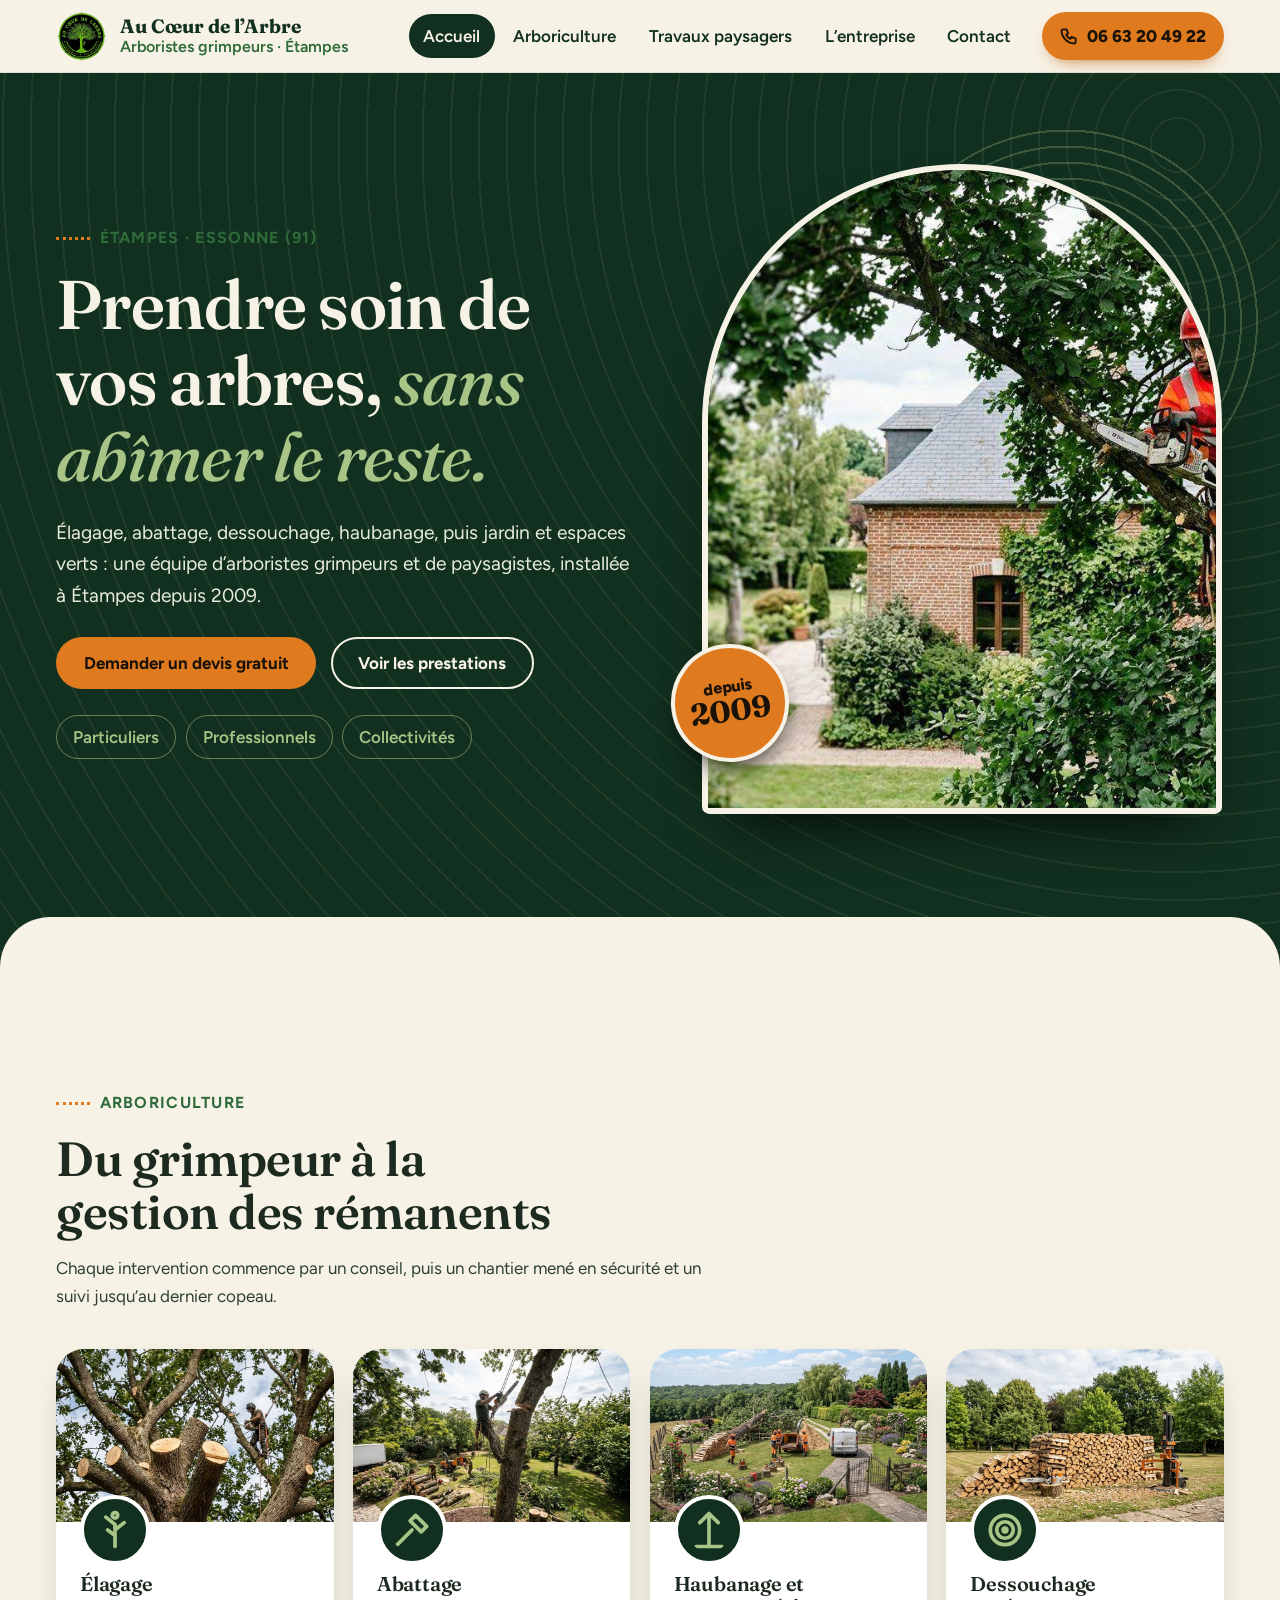
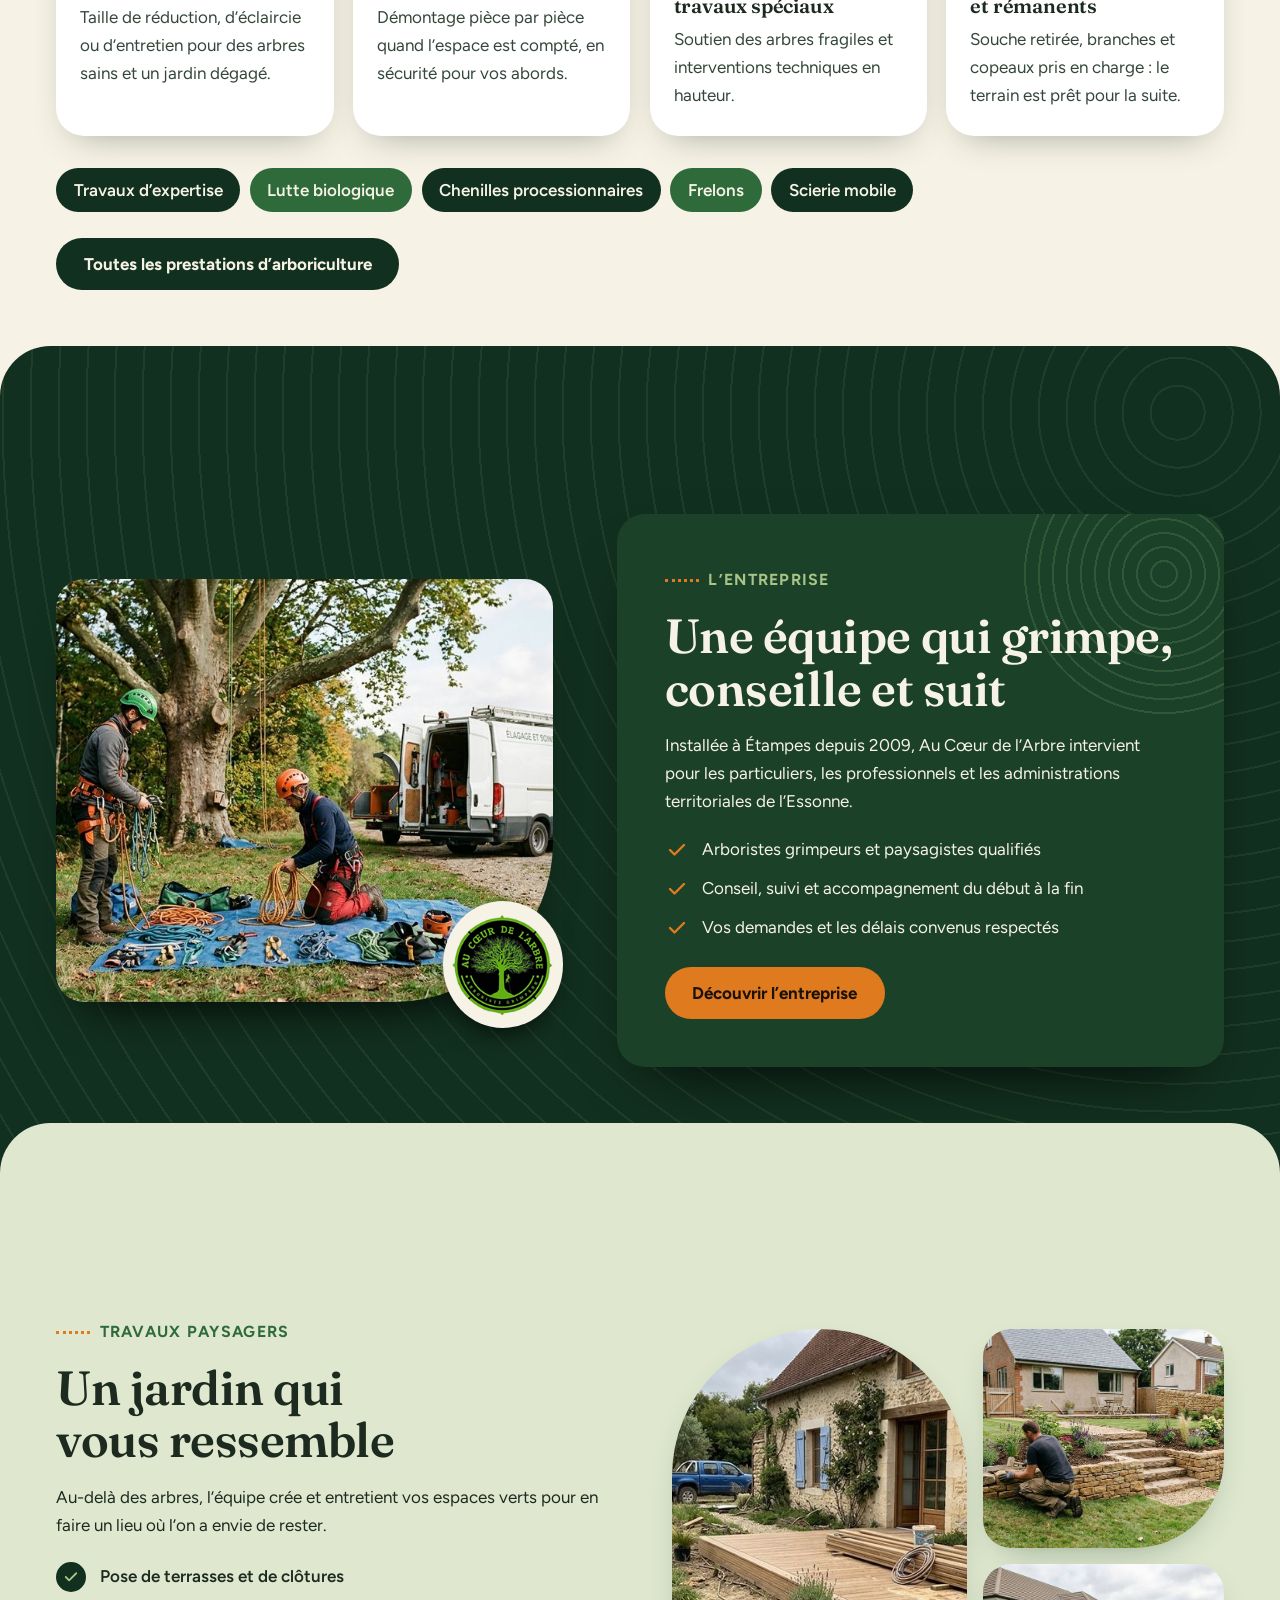
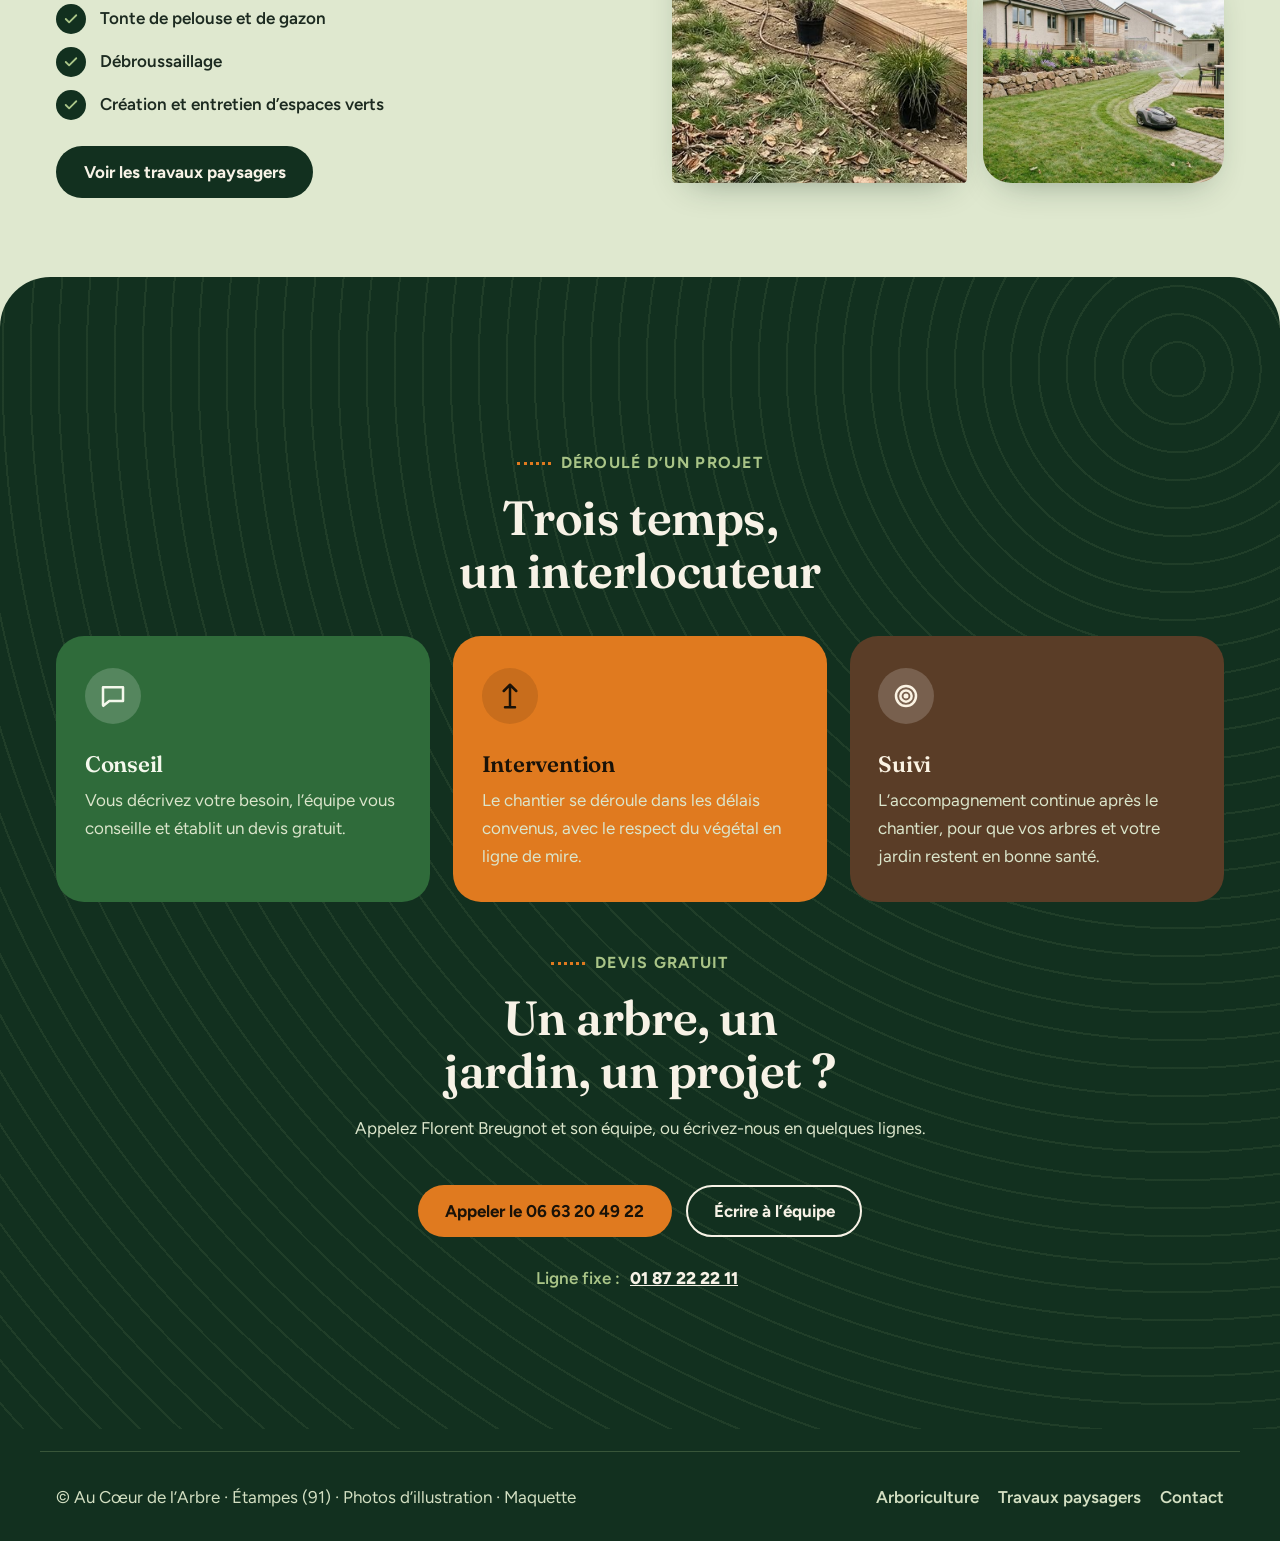
==== index.html @ 1b756bca "Accueil, CSS, JS, images, outils de test Co-Authored-By: Claude Sonnet 5.5 <noreply@anthropic.com> C" ====
<!doctype html>
<html lang="fr">
<head>
<meta charset="utf-8">
<meta name="viewport" content="width=device-width,initial-scale=1">
<title>Au Cœur de l’Arbre, arboristes et paysagistes à Étampes</title>
<meta name="description" content="Au Cœur de l’Arbre à Étampes (91) : élagage, abattage, dessouchage, haubanage et travaux paysagers pour particuliers, professionnels et collectivités. Devis gratuit.">
<meta name="robots" content="noindex, nofollow">
<link rel="icon" type="image/png" href="images/logo.png">
<link rel="preconnect" href="https://fonts.googleapis.com">
<link rel="preconnect" href="https://fonts.gstatic.com" crossorigin>
<link rel="stylesheet" href="https://fonts.googleapis.com/css2?family=Fraunces:ital,opsz,wght@0,9..144,500;0,9..144,600;1,9..144,500&family=Figtree:wght@400;600;700;800&display=swap">
<link rel="stylesheet" href="css/style.css">
</head>
<body>
<header class="hdr">
  <div class="wrap">
    <a class="brand" href="https://webaunet.github.io/au-coeur-de-l-arbre/" aria-label="Au Cœur de l’Arbre, accueil">
      <img src="images/logo.png" width="52" height="55" alt="Logo Au Cœur de l’Arbre, arboriste grimpeur">
      <span><b>Au Cœur de l’Arbre</b><small>Arboristes grimpeurs · Étampes</small></span>
    </a>
    <nav class="nav" id="nav" aria-label="Navigation principale">
      <a href="index.html" aria-current="page">Accueil</a>
      <a href="arboriculture.html">Arboriculture</a>
      <a href="paysage.html">Travaux paysagers</a>
      <a href="entreprise.html">L’entreprise</a>
      <a href="contact.html">Contact</a>
    </nav>
    <a class="call" href="tel:+33663204922" aria-label="Appeler le 06 63 20 49 22">
      <svg viewBox="0 0 24 24" fill="none" stroke="currentColor" stroke-width="2.2" stroke-linecap="round" stroke-linejoin="round" aria-hidden="true"><path d="M5 4h4l2 5-2.5 1.5a11 11 0 0 0 5 5L15 13l5 2v4a2 2 0 0 1-2 2A16 16 0 0 1 3 6a2 2 0 0 1 2-2z"/></svg>
      <span>06 63 20 49 22</span>
    </a>
    <button class="burger" type="button" aria-expanded="false" aria-controls="nav" aria-label="Ouvrir le menu"><span></span></button>
  </div>
</header>

<main>
<section class="sec hero rings" aria-labelledby="h1">
  <div class="wrap">
    <div>
      <span class="eyebrow">Étampes · Essonne (91)</span>
      <h1 id="h1">Prendre soin de vos arbres, <em>sans abîmer le reste.</em></h1>
      <p class="lead">Élagage, abattage, dessouchage, haubanage, puis jardin et espaces verts : une équipe d’arboristes grimpeurs et de paysagistes, installée à Étampes depuis 2009.</p>
      <div class="actions">
        <a class="btn btn-rope" href="contact.html">Demander un devis gratuit</a>
        <a class="btn btn-line" href="arboriculture.html">Voir les prestations</a>
      </div>
      <ul class="facts" aria-label="Repères">
        <li>Particuliers</li><li>Professionnels</li><li>Collectivités</li>
      </ul>
    </div>
    <div class="hero-art">
      <div class="arch"><img src="images/hero-chene.jpg" width="1376" height="768" alt="Arboriste grimpeur travaillant dans la ramure d’un grand chêne (image d’illustration)"></div>
      <div class="medal" aria-label="Installée depuis 2009"><span>depuis<b>2009</b></span></div>
    </div>
  </div>
</section>

<section class="sec s-cream" id="arboriculture" aria-labelledby="h-arbo">
  <div class="wrap">
    <div class="head">
      <span class="eyebrow">Arboriculture</span>
      <h2 id="h-arbo">Du grimpeur à la gestion des rémanents</h2>
      <p>Chaque intervention commence par un conseil, puis un chantier mené en sécurité et un suivi jusqu’au dernier copeau.</p>
    </div>
    <div class="grid4">
      <article class="svc">
        <img src="images/etetage.jpg" width="1000" height="545" alt="Taille de réduction d’un arbre étêté (image d’illustration)" loading="lazy">
        <div>
          <svg viewBox="0 0 24 24" fill="none" stroke="currentColor" stroke-width="2" stroke-linecap="round" stroke-linejoin="round" aria-hidden="true"><path d="M12 21V9M12 9l-5-4M12 12l5-4M12 15l-4-3"/><circle cx="12" cy="4" r="1.5"/></svg>
          <h3>Élagage</h3>
          <p>Taille de réduction, d’éclaircie ou d’entretien pour des arbres sains et un jardin dégagé.</p>
        </div>
      </article>
      <article class="svc">
        <img src="images/abattage-demontage.jpg" width="1000" height="545" alt="Abattage d’un arbre par démontage (image d’illustration)" loading="lazy">
        <div>
          <svg viewBox="0 0 24 24" fill="none" stroke="currentColor" stroke-width="2" stroke-linecap="round" stroke-linejoin="round" aria-hidden="true"><path d="M4 20l8-8M14 4l6 6-3 3-6-6zM12 12l-2 2"/></svg>
          <h3>Abattage</h3>
          <p>Démontage pièce par pièce quand l’espace est compté, en sécurité pour vos abords.</p>
        </div>
      </article>
      <article class="svc">
        <img src="images/elagage-urgence.jpg" width="1000" height="545" alt="Chantier d’élagage en urgence (image d’illustration)" loading="lazy">
        <div>
          <svg viewBox="0 0 24 24" fill="none" stroke="currentColor" stroke-width="2" stroke-linecap="round" stroke-linejoin="round" aria-hidden="true"><path d="M12 3v18M7 8l5-5 5 5M5 21h14"/></svg>
          <h3>Haubanage et travaux spéciaux</h3>
          <p>Soutien des arbres fragiles et interventions techniques en hauteur.</p>
        </div>
      </article>
      <article class="svc">
        <img src="images/bois-chauffage.jpg" width="1000" height="558" alt="Bois coupé et empilé après un chantier (image d’illustration)" loading="lazy">
        <div>
          <svg viewBox="0 0 24 24" fill="none" stroke="currentColor" stroke-width="2" stroke-linecap="round" stroke-linejoin="round" aria-hidden="true"><circle cx="12" cy="12" r="8"/><circle cx="12" cy="12" r="4.5"/><circle cx="12" cy="12" r="1"/></svg>
          <h3>Dessouchage et rémanents</h3>
          <p>Souche retirée, branches et copeaux pris en charge : le terrain est prêt pour la suite.</p>
        </div>
      </article>
    </div>
    <ul class="chips" aria-label="Autres interventions">
      <li>Travaux d’expertise</li><li>Lutte biologique</li><li>Chenilles processionnaires</li><li>Frelons</li><li>Scierie mobile</li>
    </ul>
    <div class="actions"><a class="btn btn-green" href="arboriculture.html">Toutes les prestations d’arboriculture</a></div>
  </div>
</section>

<section class="sec dark rings" id="entreprise" aria-labelledby="h-about">
  <div class="wrap about">
    <div class="about-media">
      <img class="main" src="images/equipe-elagage.jpg" width="1000" height="545" alt="Équipe et matériel d’élagage sur un chantier (image d’illustration)" loading="lazy">
      <img class="logo" src="images/logo.png" width="120" height="128" alt="" loading="lazy">
    </div>
    <div class="about-card">
      <span class="eyebrow">L’entreprise</span>
      <h2 id="h-about">Une équipe qui grimpe, conseille et suit</h2>
      <p style="margin-top:1rem">Installée à Étampes depuis 2009, Au Cœur de l’Arbre intervient pour les particuliers, les professionnels et les administrations territoriales de l’Essonne.</p>
      <ul>
        <li><svg viewBox="0 0 24 24" fill="none" stroke="currentColor" stroke-width="2.4" stroke-linecap="round" stroke-linejoin="round" aria-hidden="true"><path d="M5 12l4.5 4.5L19 7"/></svg>Arboristes grimpeurs et paysagistes qualifiés</li>
        <li><svg viewBox="0 0 24 24" fill="none" stroke="currentColor" stroke-width="2.4" stroke-linecap="round" stroke-linejoin="round" aria-hidden="true"><path d="M5 12l4.5 4.5L19 7"/></svg>Conseil, suivi et accompagnement du début à la fin</li>
        <li><svg viewBox="0 0 24 24" fill="none" stroke="currentColor" stroke-width="2.4" stroke-linecap="round" stroke-linejoin="round" aria-hidden="true"><path d="M5 12l4.5 4.5L19 7"/></svg>Vos demandes et les délais convenus respectés</li>
      </ul>
      <div class="actions"><a class="btn btn-rope" href="entreprise.html">Découvrir l’entreprise</a></div>
    </div>
  </div>
</section>

<section class="sec s-sage" id="paysage" aria-labelledby="h-land">
  <div class="wrap land">
    <div>
      <span class="eyebrow">Travaux paysagers</span>
      <h2 id="h-land">Un jardin qui vous ressemble</h2>
      <p style="margin-top:1rem">Au-delà des arbres, l’équipe crée et entretient vos espaces verts pour en faire un lieu où l’on a envie de rester.</p>
      <ul class="list">
        <li><svg viewBox="0 0 24 24" fill="none" stroke="currentColor" stroke-width="2.4" stroke-linecap="round" stroke-linejoin="round" aria-hidden="true"><path d="M5 12l4.5 4.5L19 7"/></svg>Pose de terrasses et de clôtures</li>
        <li><svg viewBox="0 0 24 24" fill="none" stroke="currentColor" stroke-width="2.4" stroke-linecap="round" stroke-linejoin="round" aria-hidden="true"><path d="M5 12l4.5 4.5L19 7"/></svg>Tonte de pelouse et de gazon</li>
        <li><svg viewBox="0 0 24 24" fill="none" stroke="currentColor" stroke-width="2.4" stroke-linecap="round" stroke-linejoin="round" aria-hidden="true"><path d="M5 12l4.5 4.5L19 7"/></svg>Débroussaillage</li>
        <li><svg viewBox="0 0 24 24" fill="none" stroke="currentColor" stroke-width="2.4" stroke-linecap="round" stroke-linejoin="round" aria-hidden="true"><path d="M5 12l4.5 4.5L19 7"/></svg>Création et entretien d’espaces verts</li>
      </ul>
      <div class="actions"><a class="btn btn-green" href="paysage.html">Voir les travaux paysagers</a></div>
    </div>
    <div class="mosaic">
      <img class="a" src="images/terrasse-bois.jpg" width="1000" height="545" alt="Pose d’une terrasse en bois devant une maison en pierre (image d’illustration)" loading="lazy">
      <img class="b" src="images/maconnerie.jpg" width="1000" height="545" alt="Muret de pierre et escalier dans un jardin (image d’illustration)" loading="lazy">
      <img class="c" src="images/robot-tonte.jpg" width="1000" height="545" alt="Robot de tonte sur une pelouse entretenue (image d’illustration)" loading="lazy">
    </div>
  </div>
</section>

<section class="sec dark rings cta" aria-labelledby="h-steps">
  <div class="wrap">
    <div class="head" style="margin-inline:auto;text-align:center">
      <span class="eyebrow">Déroulé d’un projet</span>
      <h2 id="h-steps" style="margin-inline:auto">Trois temps, un interlocuteur</h2>
    </div>
    <div class="steps">
      <article class="step s1">
        <svg viewBox="0 0 24 24" fill="none" stroke="currentColor" stroke-width="2" stroke-linecap="round" stroke-linejoin="round" aria-hidden="true"><path d="M4 5h16v11H9l-5 4z"/></svg>
        <h3>Conseil</h3>
        <p>Vous décrivez votre besoin, l’équipe vous conseille et établit un devis gratuit.</p>
      </article>
      <article class="step s2">
        <svg viewBox="0 0 24 24" fill="none" stroke="currentColor" stroke-width="2" stroke-linecap="round" stroke-linejoin="round" aria-hidden="true"><path d="M12 3v18M7 8l5-5 5 5M8 21h8"/></svg>
        <h3>Intervention</h3>
        <p>Le chantier se déroule dans les délais convenus, avec le respect du végétal en ligne de mire.</p>
      </article>
      <article class="step s3">
        <svg viewBox="0 0 24 24" fill="none" stroke="currentColor" stroke-width="2" stroke-linecap="round" stroke-linejoin="round" aria-hidden="true"><circle cx="12" cy="12" r="8"/><circle cx="12" cy="12" r="4.5"/><circle cx="12" cy="12" r="1"/></svg>
        <h3>Suivi</h3>
        <p>L’accompagnement continue après le chantier, pour que vos arbres et votre jardin restent en bonne santé.</p>
      </article>
    </div>
  
    <div class="ctabox">
    <span class="eyebrow">Devis gratuit</span>
    <h2 id="h-cta">Un arbre, un jardin, un projet ?</h2>
    <p style="margin-top:1rem">Appelez Florent Breugnot et son équipe, ou écrivez-nous en quelques lignes.</p>
    <div class="actions">
      <a class="btn btn-rope" href="tel:+33663204922">Appeler le 06 63 20 49 22</a>
      <a class="btn btn-line" href="contact.html">Écrire à l’équipe</a>
    </div>
    <p class="tel2">Ligne fixe : <a href="tel:+33187222211">01 87 22 22 11</a></p>
  </div>
  </div>
</section>
</main>

<footer class="ftr">
  <div class="wrap">
    <p>© Au Cœur de l’Arbre · Étampes (91) · Photos d’illustration · Maquette</p>
    <nav aria-label="Pied de page">
      <a href="arboriculture.html">Arboriculture</a>
      <a href="paysage.html">Travaux paysagers</a>
      <a href="contact.html">Contact</a>
    </nav>
  </div>
</footer>
<script src="js/main.js" defer></script>
</body>
</html>
---- css/style.css ----
/* Au Cœur de l'Arbre — arboristes grimpeurs & paysagistes, Étampes.
   Concept : les cernes d'un tronc. Anneaux concentriques en fond, médaillons ronds comme le logo, cordes de grimpe en orange. */
:root{
  --forest:#12301f; --forest-2:#1b4229; --leaf:#2f6b3a; --moss:#a9c487; --sage:#dfe8cf;
  --cream:#f7f2e6; --sand:#ece2c8; --bark:#5a3d27; --rope:#e07a1f; --rope-d:#b95f10; --ink:#1c2a20;
  --font-d:'Fraunces',Georgia,'Times New Roman',serif; --font-b:'Figtree',system-ui,'Segoe UI',Arial,sans-serif;
  --r:28px; --r-s:16px; --gut:max(16px,env(safe-area-inset-left,0px)); --gutr:max(16px,env(safe-area-inset-right,0px));
  --shadow:0 14px 36px -18px rgba(18,48,31,.45); --hdr:72px;
  color-scheme:light;
}
*,*::before,*::after{box-sizing:border-box}
html{scroll-behavior:smooth;scroll-padding-top:calc(var(--hdr) + 12px)}
body{margin:0;background:var(--cream);color:var(--ink);font:400 1.0625rem/1.65 var(--font-b);-webkit-font-smoothing:antialiased;overflow-x:hidden}
img{max-width:100%;height:auto;display:block}
h1,h2,h3{font-family:var(--font-d);font-weight:600;line-height:1.1;margin:0;text-wrap:balance;letter-spacing:-.01em}
h1{font-size:clamp(2.3rem,6vw,4.3rem)} h2{font-size:clamp(1.9rem,4vw,3rem)} h3{font-size:1.4rem}
p{margin:0 0 1em;max-width:62ch}
a{color:inherit}
:focus-visible{outline:3px solid var(--rope);outline-offset:3px;border-radius:6px}
.wrap{width:100%;max-width:1200px;margin-inline:auto;padding-left:var(--gut);padding-right:var(--gutr)}
.eyebrow{display:inline-flex;align-items:center;gap:.6rem;font-weight:700;font-size:1rem;letter-spacing:.08em;text-transform:uppercase;color:var(--leaf);margin-bottom:1rem}
.eyebrow::before{content:"";width:34px;height:0;border-top:3px dotted var(--rope)}
.dark .eyebrow{color:var(--moss)}

/* header */
.hdr{position:sticky;top:env(safe-area-inset-top,0px);z-index:50;background:rgba(247,242,230,.96);backdrop-filter:blur(8px);border-bottom:1px solid rgba(18,48,31,.1)}
.hdr .wrap{display:flex;align-items:center;gap:1rem;min-height:var(--hdr)}
.brand{display:flex;align-items:center;gap:.75rem;text-decoration:none;margin-right:auto;min-height:44px}
.brand img{width:52px;height:auto;aspect-ratio:141/150}
.brand b{font-family:var(--font-d);font-size:1.2rem;line-height:1.1;color:var(--forest);display:block}
.brand small{display:block;font-size:1rem;color:var(--leaf);font-weight:600;line-height:1.2}
.nav{display:flex;gap:.25rem;align-items:center}
.nav a{display:inline-flex;align-items:center;min-height:44px;padding:0 .9rem;border-radius:999px;text-decoration:none;font-weight:600;color:var(--forest)}
.nav a:hover{background:var(--sage)}
.nav a[aria-current="page"]{background:var(--forest);color:var(--cream)}
.call{display:inline-flex;align-items:center;gap:.5rem;min-height:48px;padding:0 1.1rem;border-radius:999px;background:var(--rope);color:#1a1208;font-weight:800;text-decoration:none;box-shadow:0 8px 18px -10px var(--rope-d);white-space:nowrap}
.call:hover{background:#ee8b30}
.call svg{width:20px;height:20px;flex:none}
.burger{display:none;width:48px;height:48px;border:2px solid var(--forest);border-radius:50%;background:transparent;color:var(--forest);cursor:pointer;align-items:center;justify-content:center;flex:none}
.burger span,.burger span::before,.burger span::after{display:block;width:20px;height:2px;background:currentColor;border-radius:2px;position:relative;transition:transform .2s,background .2s}
.burger span::before,.burger span::after{content:"";position:absolute;left:0}
.burger span::before{top:-7px}.burger span::after{top:7px}
.burger[aria-expanded="true"] span{background:transparent}
.burger[aria-expanded="true"] span::before{transform:translateY(7px) rotate(45deg)}
.burger[aria-expanded="true"] span::after{transform:translateY(-7px) rotate(-45deg)}

/* buttons */
.btn{display:inline-flex;align-items:center;justify-content:center;gap:.6rem;min-height:52px;padding:0 1.6rem;border-radius:999px;font-weight:700;text-decoration:none;border:2px solid transparent;transition:transform .15s,background .15s}
.btn:hover{transform:translateY(-2px)}
.btn-rope{background:var(--rope);color:#1a1208}.btn-rope:hover{background:#ee8b30}
.btn-line{border-color:currentColor;color:inherit}.btn-line:hover{background:rgba(255,255,255,.12)}
.btn-green{background:var(--forest);color:var(--cream)}.btn-green:hover{background:var(--forest-2)}
.actions{display:flex;flex-wrap:wrap;gap:.9rem;margin-top:1.6rem}

/* sections : arches qui se chevauchent, chaque fond est celui qui apparaît dans les coins de la suivante */
.sec{position:relative;padding-block:clamp(4rem,9vw,7rem);min-height:min(90svh,900px);display:flex;align-items:center}
.sec>.wrap{width:100%}
.sec{overflow-x:clip}
.sec+.sec{margin-top:calc(var(--r)*-2);padding-top:calc(clamp(4rem,9vw,7rem) + var(--r)*2);border-radius:calc(var(--r)*1.8) calc(var(--r)*1.8) 0 0}
.dark{background:var(--forest);color:var(--cream)}
.rings{background-image:repeating-radial-gradient(circle at 92% 8%,transparent 0 26px,rgba(169,196,135,.09) 26px 28px)}
.s-cream{background:var(--cream)}.s-sand{background:var(--sand)}.s-sage{background:var(--sage)}

/* hero */
.hero{padding-top:clamp(2.5rem,6vw,5rem);padding-bottom:clamp(7rem,12vw,9rem);background-color:var(--forest);color:var(--cream);min-height:min(100svh,940px)}
.hero .wrap{display:grid;grid-template-columns:1.05fr .95fr;gap:clamp(2rem,5vw,4.5rem);align-items:center}
.hero h1 em{font-style:italic;color:var(--moss);font-weight:500}
.hero p.lead{font-size:1.2rem;margin-top:1.4rem;color:#e9eedc}
.hero-art{position:relative;max-width:520px;margin-inline:auto;width:100%}
.arch{aspect-ratio:4/5;border-radius:999px 999px var(--r) var(--r);overflow:hidden;box-shadow:0 30px 60px -30px #000;border:6px solid var(--cream);background:var(--leaf)}
.arch img{width:100%;height:100%;object-fit:cover;object-position:50% 40%}
.hero-art::before{content:"";position:absolute;inset:-7% -9% auto auto;width:78%;aspect-ratio:1;border-radius:50%;background:repeating-radial-gradient(circle,transparent 0 14px,rgba(169,196,135,.28) 14px 16px);z-index:0}
.arch{position:relative;z-index:1}
.medal{position:absolute;z-index:2;left:-6%;bottom:8%;width:118px;aspect-ratio:1;border-radius:50%;background:var(--rope);color:#1a1208;display:grid;place-content:center;text-align:center;font-weight:800;line-height:1.05;box-shadow:0 14px 28px -12px #000;border:4px solid var(--cream);transform:rotate(-8deg)}
.medal b{font-family:var(--font-d);font-size:1.9rem;display:block}
.medal span{font-size:1rem}
.facts{display:flex;flex-wrap:wrap;gap:.6rem;list-style:none;padding:0;margin:1.6rem 0 0}
.facts li{padding:.45rem 1rem;border:1.5px solid rgba(169,196,135,.55);border-radius:999px;font-weight:600;color:var(--moss)}

/* arboriculture */
.head{max-width:760px;margin-bottom:2.4rem}
.head p{margin-top:1rem;color:#2d4034}
.dark .head p{color:#dbe5cb}
.grid4{display:grid;grid-template-columns:repeat(4,1fr);gap:1.2rem}
.svc h3{font-size:1.25rem}
.svc{background:#fff;border-radius:var(--r);overflow:hidden;box-shadow:var(--shadow);display:flex;flex-direction:column;min-width:0}
.svc img{width:100%;aspect-ratio:16/10;object-fit:cover}
.svc div{padding:1.4rem 1.5rem 1.7rem;display:flex;flex-direction:column;gap:.5rem}
.svc svg{width:44px;height:44px;padding:9px;border-radius:50%;background:var(--forest);color:var(--moss);flex:none;margin-top:-3.1rem;border:4px solid #fff;box-sizing:content-box}
.svc p{margin:0;color:#34473a}
.chips{display:flex;flex-wrap:wrap;gap:.6rem;list-style:none;padding:0;margin:2rem 0 0}
.chips li{padding:.5rem 1.1rem;border-radius:999px;background:var(--forest);color:var(--cream);font-weight:600}
.chips li:nth-child(even){background:var(--leaf)}

/* à propos */
.about{display:grid;grid-template-columns:.9fr 1.1fr;gap:clamp(2rem,5vw,4rem);align-items:center}
.about-card{background:var(--forest-2);border-radius:var(--r);padding:clamp(1.8rem,4vw,3rem);position:relative;overflow:hidden;box-shadow:0 30px 60px -34px #000}
.about-card::after{content:"";position:absolute;right:-90px;top:-90px;width:300px;aspect-ratio:1;border-radius:50%;background:repeating-radial-gradient(circle,transparent 0 12px,rgba(169,196,135,.16) 12px 14px)}
.about-card>*{position:relative;z-index:1}
.about-card ul{padding:0;margin:1.2rem 0 0;list-style:none;display:grid;gap:.7rem}
.about-card li{display:flex;gap:.8rem;align-items:flex-start}
.about-card li svg{width:24px;height:24px;flex:none;color:var(--rope);margin-top:.2rem}
.about-media{position:relative}
.about-media img.main{border-radius:var(--r) var(--r) 160px var(--r);aspect-ratio:4/3.4;object-fit:cover;width:100%;box-shadow:0 30px 50px -30px #000}
.about-media .logo{position:absolute;right:-10px;bottom:-26px;width:120px;background:var(--cream);border-radius:50%;padding:6px;box-shadow:0 14px 30px -14px #000}

/* paysage */
.land{display:grid;grid-template-columns:1fr 1fr;gap:clamp(2rem,5vw,4rem);align-items:center}
.mosaic{display:grid;grid-template-columns:1.1fr .9fr;grid-template-rows:auto auto;gap:1rem}
.mosaic img{width:100%;height:100%;object-fit:cover;border-radius:var(--r);box-shadow:var(--shadow)}
.mosaic .a{grid-row:span 2;aspect-ratio:3/4.4;border-radius:999px 999px var(--r) var(--r)}
.mosaic .b,.mosaic .c{aspect-ratio:1.1}
.mosaic .b{border-radius:var(--r) var(--r) 90px var(--r)}
.list{list-style:none;padding:0;margin:1.4rem 0 0;display:grid;gap:.8rem}
.list li{display:flex;gap:.9rem;align-items:flex-start;font-weight:600}
.list li svg{width:30px;height:30px;padding:6px;border-radius:50%;background:var(--forest);color:var(--moss);flex:none}

/* étapes */
.steps{display:grid;grid-template-columns:repeat(3,1fr);gap:1.4rem}
.step{border-radius:var(--r);padding:2rem 1.8rem;position:relative;overflow:hidden;min-width:0}
.step svg{width:56px;height:56px;padding:13px;border-radius:50%;background:rgba(255,255,255,.18);margin-bottom:1.2rem}
.step h3{margin-bottom:.6rem}.step p{margin:0}
.step.s1{background:var(--leaf);color:#f4f8ec}
.step.s2{background:var(--rope);color:#1a1208}
.step.s2 svg{background:rgba(26,18,8,.12)}
.step.s3{background:var(--bark);color:#fbf3e3}

/* cta + footer */
.cta{text-align:center}
.ctabox{display:flex;flex-direction:column;align-items:center;margin-top:3rem}
.step{text-align:left}
.cta .wrap{display:flex;flex-direction:column;align-items:center}
.cta .steps{width:100%}
.cta h2{max-width:20ch}
.cta p{margin-inline:auto;color:#dbe5cb}
.cta .actions{justify-content:center}
.cta .tel2{margin-top:1.2rem;font-weight:600;color:var(--moss)}
.cta .tel2 a{font-weight:800;color:var(--cream);display:inline-flex;align-items:center;min-height:44px;padding:0 .4rem}
.ftr{background:var(--forest);color:#d3dfc2;padding-block:1.4rem}
.ftr .wrap{display:flex;flex-wrap:wrap;gap:.8rem 2rem;align-items:center;justify-content:space-between;border-top:1px solid rgba(169,196,135,.25);padding-top:1.4rem}
.ftr a{text-decoration:none;font-weight:600;display:inline-flex;align-items:center;min-height:44px}
.ftr a:hover{color:#fff;text-decoration:underline}
.ftr nav{display:flex;flex-wrap:wrap;gap:0 1.2rem}
.ftr p{margin:0;max-width:none}

/* responsive */
@media (max-width:980px){
  .burger{display:inline-flex}
  .nav{position:absolute;left:0;right:0;top:100%;flex-direction:column;align-items:stretch;gap:.2rem;background:var(--cream);padding:.8rem var(--gutr) 1.2rem var(--gut);border-bottom:1px solid rgba(18,48,31,.15);box-shadow:0 20px 30px -20px rgba(18,48,31,.5);display:none}
  .nav.open{display:flex}
  .nav a{min-height:52px;font-size:1.1rem}
  .hero .wrap,.about,.land{grid-template-columns:1fr}
  .hero-art{max-width:420px}
  .steps{grid-template-columns:1fr}
  .grid4{grid-template-columns:repeat(2,1fr)}
}
@media (max-width:640px){
  .brand small{display:none}
  .brand img{width:44px}
  .call span{display:none}
  .call{width:48px;padding:0;justify-content:center}
  .grid4{grid-template-columns:1fr;gap:1rem}
  .svc{flex-direction:row;align-items:stretch}
  .svc img{width:38%;aspect-ratio:auto;height:auto;min-height:100%}
  .svc div{padding:1rem 1.1rem}
  .svc svg{margin-top:0;border:0;padding:8px;width:32px;height:32px}
  .svc p{font-size:1rem;line-height:1.5}
  .hero-art{max-width:300px}
  .about-media .main{aspect-ratio:16/10}
  .medal{left:2%;width:100px}
  .btn{width:100%}
  .about-media .logo{width:96px;right:0}
  .sec{min-height:0}
}
@media (prefers-reduced-motion:reduce){*{scroll-behavior:auto!important;transition:none!important}}
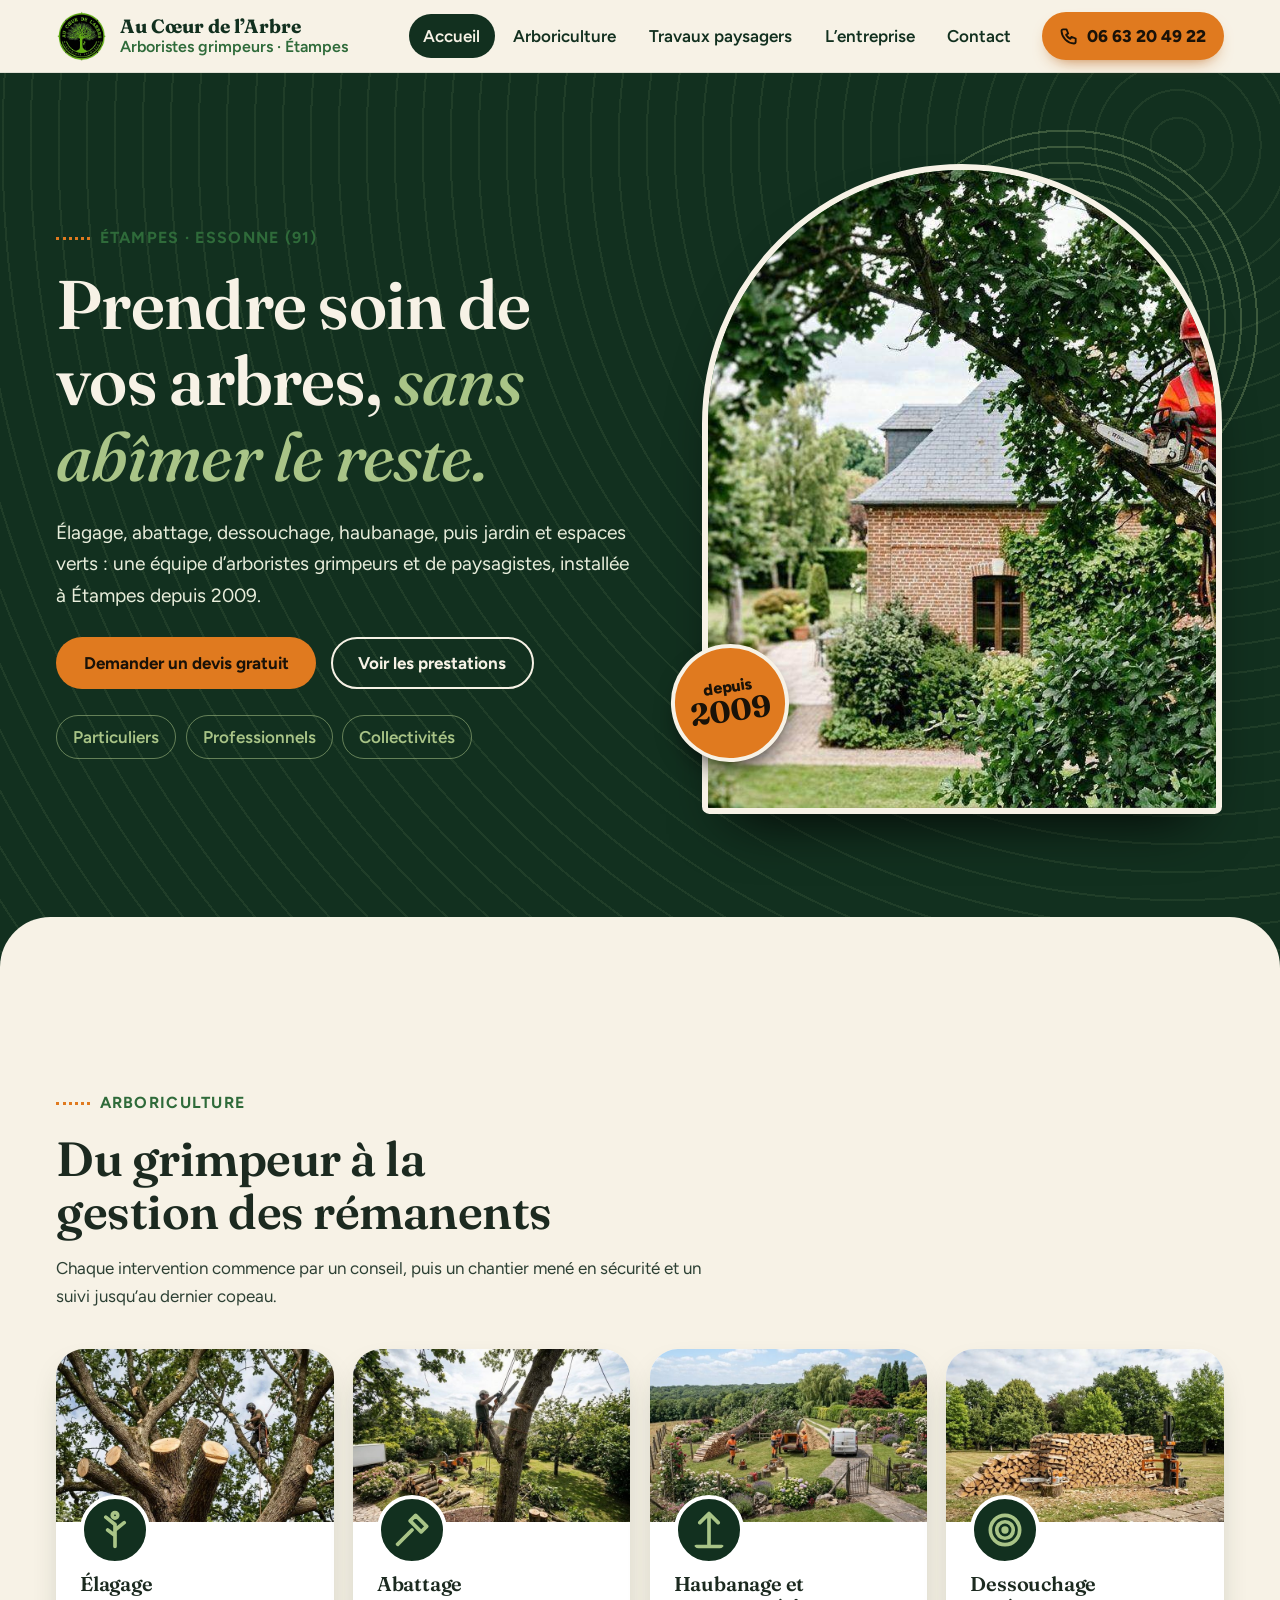
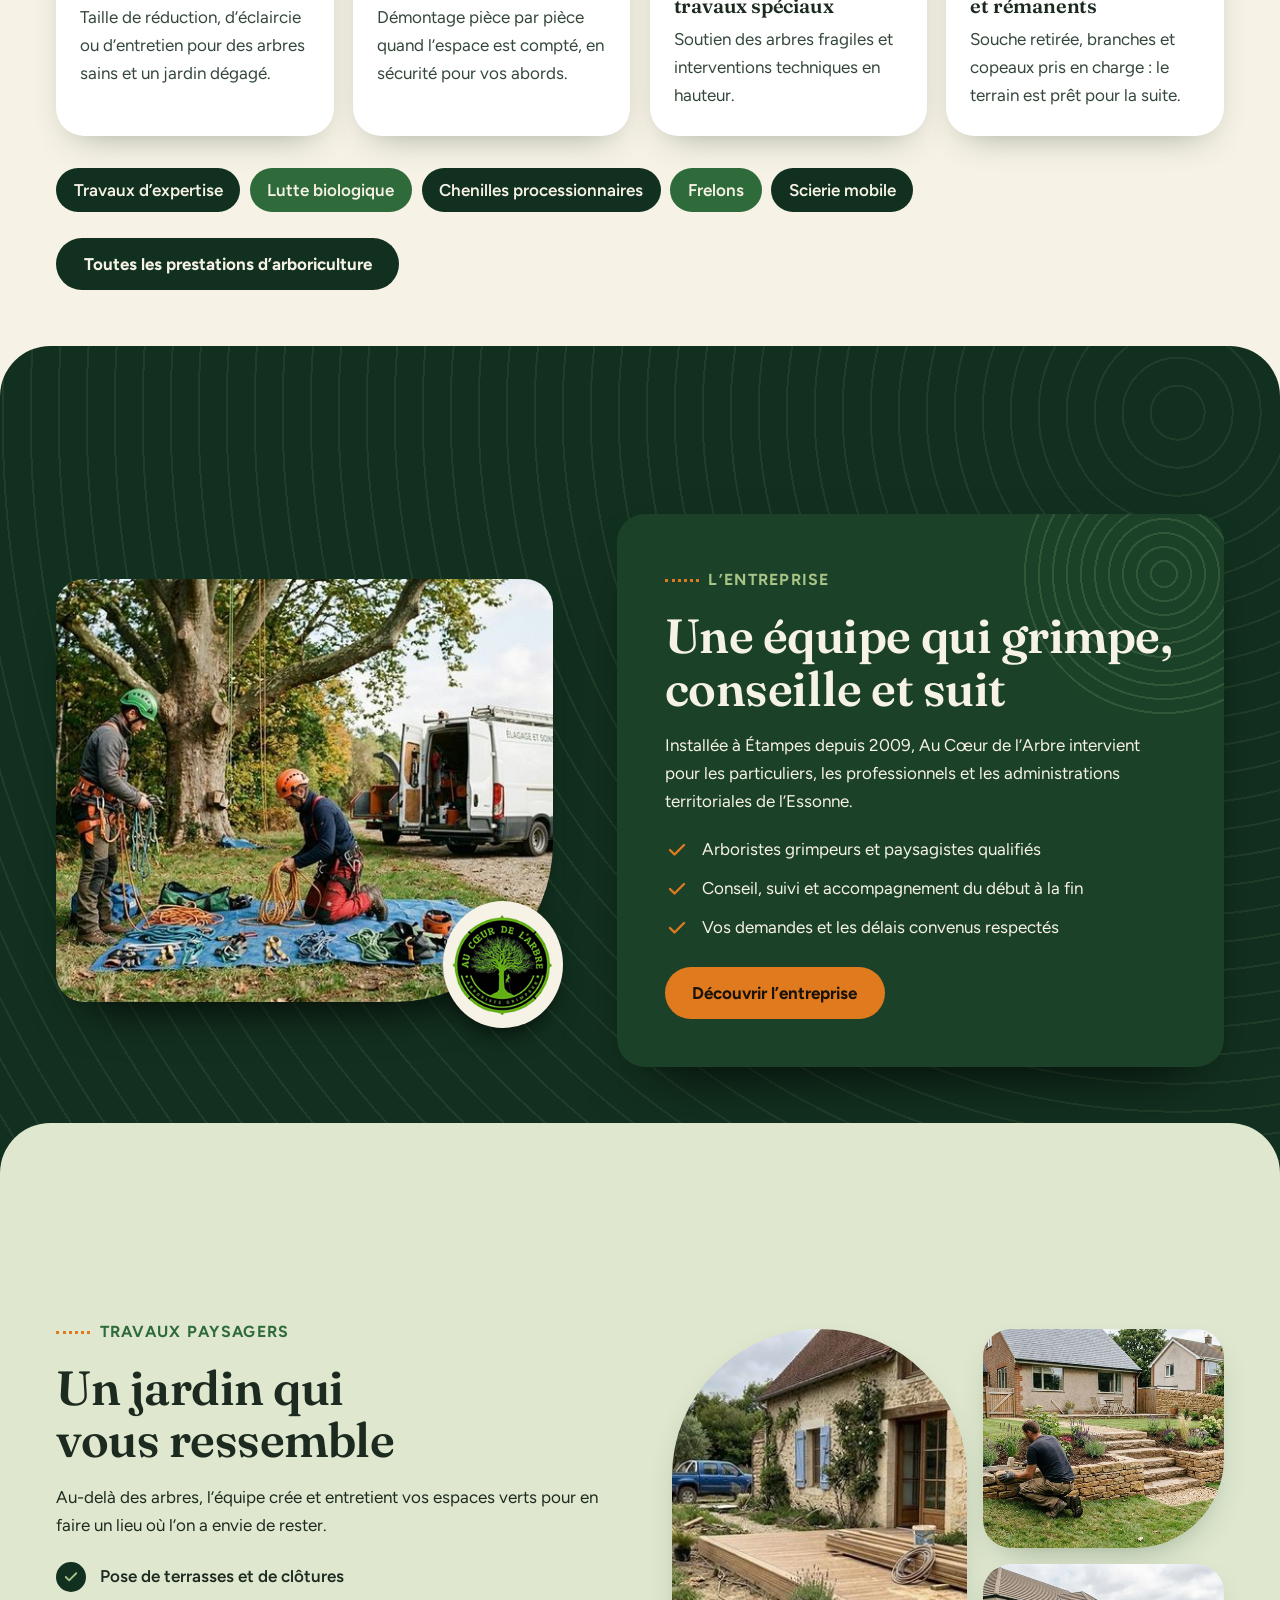
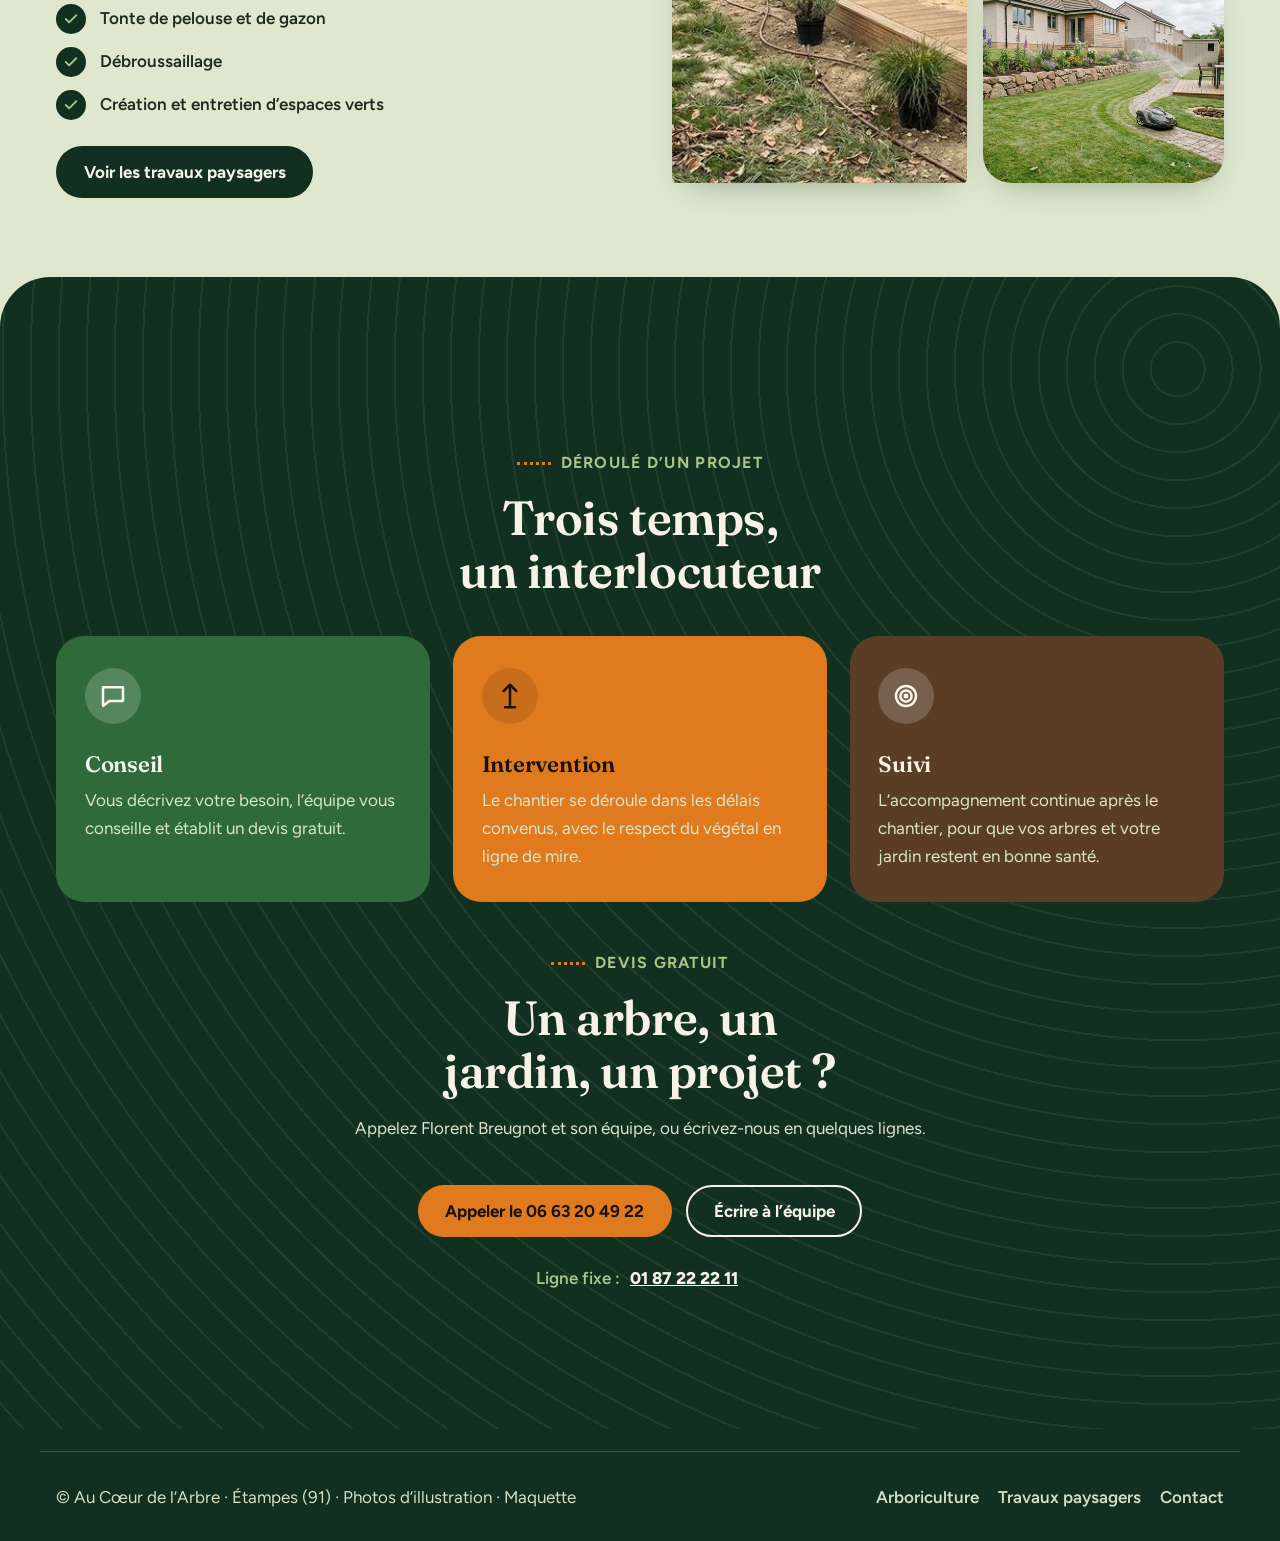
==== commit 22f9d038: "Pages arboriculture, paysage, entreprise, contact ; images 800 px Co-Authored-By: Claude Sonnet 5.5 " ====
--- a/index.html
+++ b/index.html
@@ -65,7 +65,7 @@
     </div>
     <div class="grid4">
       <article class="svc">
-        <img src="images/etetage.jpg" width="1000" height="545" alt="Taille de réduction d’un arbre étêté (image d’illustration)" loading="lazy">
+        <img src="images/etetage.jpg" width="800" height="436" alt="Taille de réduction d’un arbre étêté (image d’illustration)" loading="lazy">
         <div>
           <svg viewBox="0 0 24 24" fill="none" stroke="currentColor" stroke-width="2" stroke-linecap="round" stroke-linejoin="round" aria-hidden="true"><path d="M12 21V9M12 9l-5-4M12 12l5-4M12 15l-4-3"/><circle cx="12" cy="4" r="1.5"/></svg>
           <h3>Élagage</h3>
@@ -73,7 +73,7 @@
         </div>
       </article>
       <article class="svc">
-        <img src="images/abattage-demontage.jpg" width="1000" height="545" alt="Abattage d’un arbre par démontage (image d’illustration)" loading="lazy">
+        <img src="images/abattage-demontage.jpg" width="800" height="436" alt="Abattage d’un arbre par démontage (image d’illustration)" loading="lazy">
         <div>
           <svg viewBox="0 0 24 24" fill="none" stroke="currentColor" stroke-width="2" stroke-linecap="round" stroke-linejoin="round" aria-hidden="true"><path d="M4 20l8-8M14 4l6 6-3 3-6-6zM12 12l-2 2"/></svg>
           <h3>Abattage</h3>
@@ -81,7 +81,7 @@
         </div>
       </article>
       <article class="svc">
-        <img src="images/elagage-urgence.jpg" width="1000" height="545" alt="Chantier d’élagage en urgence (image d’illustration)" loading="lazy">
+        <img src="images/elagage-urgence.jpg" width="800" height="436" alt="Chantier d’élagage en urgence (image d’illustration)" loading="lazy">
         <div>
           <svg viewBox="0 0 24 24" fill="none" stroke="currentColor" stroke-width="2" stroke-linecap="round" stroke-linejoin="round" aria-hidden="true"><path d="M12 3v18M7 8l5-5 5 5M5 21h14"/></svg>
           <h3>Haubanage et travaux spéciaux</h3>
@@ -89,7 +89,7 @@
         </div>
       </article>
       <article class="svc">
-        <img src="images/bois-chauffage.jpg" width="1000" height="558" alt="Bois coupé et empilé après un chantier (image d’illustration)" loading="lazy">
+        <img src="images/bois-chauffage.jpg" width="800" height="446" alt="Bois coupé et empilé après un chantier (image d’illustration)" loading="lazy">
         <div>
           <svg viewBox="0 0 24 24" fill="none" stroke="currentColor" stroke-width="2" stroke-linecap="round" stroke-linejoin="round" aria-hidden="true"><circle cx="12" cy="12" r="8"/><circle cx="12" cy="12" r="4.5"/><circle cx="12" cy="12" r="1"/></svg>
           <h3>Dessouchage et rémanents</h3>
@@ -107,7 +107,7 @@
 <section class="sec dark rings" id="entreprise" aria-labelledby="h-about">
   <div class="wrap about">
     <div class="about-media">
-      <img class="main" src="images/equipe-elagage.jpg" width="1000" height="545" alt="Équipe et matériel d’élagage sur un chantier (image d’illustration)" loading="lazy">
+      <img class="main" src="images/equipe-elagage.jpg" width="800" height="436" alt="Équipe et matériel d’élagage sur un chantier (image d’illustration)" loading="lazy">
       <img class="logo" src="images/logo.png" width="120" height="128" alt="" loading="lazy">
     </div>
     <div class="about-card">
@@ -139,9 +139,9 @@
       <div class="actions"><a class="btn btn-green" href="paysage.html">Voir les travaux paysagers</a></div>
     </div>
     <div class="mosaic">
-      <img class="a" src="images/terrasse-bois.jpg" width="1000" height="545" alt="Pose d’une terrasse en bois devant une maison en pierre (image d’illustration)" loading="lazy">
-      <img class="b" src="images/maconnerie.jpg" width="1000" height="545" alt="Muret de pierre et escalier dans un jardin (image d’illustration)" loading="lazy">
-      <img class="c" src="images/robot-tonte.jpg" width="1000" height="545" alt="Robot de tonte sur une pelouse entretenue (image d’illustration)" loading="lazy">
+      <img class="a" src="images/terrasse-bois.jpg" width="800" height="436" alt="Pose d’une terrasse en bois devant une maison en pierre (image d’illustration)" loading="lazy">
+      <img class="b" src="images/maconnerie.jpg" width="800" height="436" alt="Muret de pierre et escalier dans un jardin (image d’illustration)" loading="lazy">
+      <img class="c" src="images/robot-tonte.jpg" width="800" height="436" alt="Robot de tonte sur une pelouse entretenue (image d’illustration)" loading="lazy">
     </div>
   </div>
 </section>
--- a/css/style.css
+++ b/css/style.css
@@ -45,7 +45,7 @@
 .burger[aria-expanded="true"] span::after{transform:translateY(-7px) rotate(-45deg)}
 
 /* buttons */
-.btn{display:inline-flex;align-items:center;justify-content:center;gap:.6rem;min-height:52px;padding:0 1.6rem;border-radius:999px;font-weight:700;text-decoration:none;border:2px solid transparent;transition:transform .15s,background .15s}
+.btn{font:inherit;font-weight:700;cursor:pointer;display:inline-flex;align-items:center;justify-content:center;gap:.6rem;min-height:52px;padding:0 1.6rem;border-radius:999px;font-weight:700;text-decoration:none;border:2px solid transparent;transition:transform .15s,background .15s}
 .btn:hover{transform:translateY(-2px)}
 .btn-rope{background:var(--rope);color:#1a1208}.btn-rope:hover{background:#ee8b30}
 .btn-line{border-color:currentColor;color:inherit}.btn-line:hover{background:rgba(255,255,255,.12)}
@@ -173,3 +173,84 @@
   .sec{min-height:0}
 }
 @media (prefers-reduced-motion:reduce){*{scroll-behavior:auto!important;transition:none!important}}
+
+/* ===== pages intérieures ===== */
+@media (max-width:1180px){.brand small{display:none}.nav a{padding:0 .65rem}}
+.phead{padding-top:clamp(2.5rem,6vw,4.5rem);padding-bottom:calc(clamp(4rem,8vw,6rem) + var(--r)*2);min-height:0}
+.phead .wrap{display:grid;grid-template-columns:1.1fr .9fr;gap:clamp(2rem,5vw,4rem);align-items:center}
+.phead h1{font-size:clamp(2.1rem,5vw,3.6rem)}
+.phead p.lead{font-size:1.15rem;margin-top:1.2rem;color:#e3ebd5}
+.mos3{display:grid;grid-template-columns:1fr 1fr;grid-template-rows:1fr 1fr;gap:.8rem;max-width:520px;margin-inline:auto;width:100%}
+.mos3 img{width:100%;height:100%;object-fit:cover;border:4px solid var(--cream);box-shadow:0 20px 40px -24px #000}
+.mos3 img:first-child{grid-row:span 2;aspect-ratio:3/4.2;border-radius:999px 999px 24px 24px}
+.mos3 img:nth-child(2){aspect-ratio:1.15;border-radius:24px 24px 80px 24px}
+.mos3 img:nth-child(3){aspect-ratio:1.15;border-radius:24px}
+.fan{position:relative;height:340px;max-width:520px;margin-inline:auto;width:100%}
+.fan img{position:absolute;width:56%;aspect-ratio:4/4.6;object-fit:cover;border:5px solid var(--cream);border-radius:24px;box-shadow:0 22px 40px -22px rgba(18,48,31,.7)}
+.fan img:nth-child(1){left:0;top:34px;transform:rotate(-7deg)}
+.fan img:nth-child(2){left:22%;top:0;transform:rotate(1deg);z-index:2;border-radius:999px 999px 24px 24px}
+.fan img:nth-child(3){right:0;top:40px;transform:rotate(7deg)}
+.phead.light{background:var(--sage);color:var(--forest)}
+.phead.light p.lead{color:#2d4034}.phead.light .eyebrow{color:var(--leaf)}
+.row{display:grid;grid-template-columns:1fr 1fr;gap:clamp(1.6rem,4vw,3.5rem);align-items:center}
+.row+.row{margin-top:clamp(2rem,5vw,4rem)}
+.row img{width:100%;aspect-ratio:16/11;object-fit:cover;border-radius:var(--r);box-shadow:var(--shadow)}
+.row.rev img{order:2;border-radius:var(--r) var(--r) 120px var(--r)}
+.row:not(.rev) img{border-radius:120px var(--r) var(--r) var(--r)}
+.row h2{font-size:clamp(1.7rem,3.2vw,2.4rem);margin-bottom:.8rem}
+.tick{list-style:none;padding:0;margin:1rem 0 0;display:grid;gap:.5rem}
+.tick li{display:flex;gap:.7rem;align-items:flex-start}
+.tick li::before{content:"";flex:none;width:14px;height:14px;margin-top:.45rem;border-radius:50%;border:3px solid var(--rope)}
+.cards3{display:grid;grid-template-columns:repeat(3,1fr);gap:1.3rem}
+.card{border-radius:var(--r);padding:1.8rem;min-width:0;display:flex;flex-direction:column;gap:.6rem}
+.card svg{width:54px;height:54px;padding:12px;border-radius:50%;background:rgba(255,255,255,.2);flex:none}
+.card p{margin:0}
+.c-leaf{background:var(--leaf);color:#f4f8ec}.c-rope{background:var(--rope);color:#1a1208}.c-rope svg{background:rgba(26,18,8,.12)}
+.c-bark{background:var(--bark);color:#fbf3e3}.c-forest{background:var(--forest-2);color:var(--cream)}.c-white{background:#fff;color:var(--ink);box-shadow:var(--shadow)}.c-white svg{background:var(--forest);color:var(--moss)}
+.cards4{display:grid;grid-template-columns:repeat(2,1fr);gap:1.3rem}
+.band{border-radius:calc(var(--r)*1.4);padding:clamp(1.8rem,4vw,3rem);display:flex;flex-wrap:wrap;gap:1.4rem 2rem;align-items:center;justify-content:space-between;margin-top:clamp(2rem,4vw,3rem)}
+.band h2{font-size:clamp(1.5rem,3vw,2.2rem);max-width:22ch}
+.band p{margin:.5rem 0 0}
+.band .actions{margin:0}
+.band.b-rope{background:var(--rope);color:#1a1208}.band.b-rope .btn-green{background:var(--forest);color:var(--cream)}
+.band.b-leaf{background:var(--leaf);color:#f4f8ec}
+.band.b-bark{background:var(--bark);color:#fbf3e3}
+.gal3{display:grid;grid-template-columns:repeat(3,1fr);gap:1rem;margin-top:2rem}
+.gal3 img{width:100%;aspect-ratio:4/4.4;object-fit:cover;border-radius:var(--r);box-shadow:var(--shadow)}
+.gal3 img:nth-child(2){border-radius:999px 999px var(--r) var(--r)}
+.story{display:grid;grid-template-columns:.8fr 1.2fr;gap:clamp(2rem,5vw,4rem);align-items:center}
+.story .badge{width:min(100%,300px);margin-inline:auto;background:var(--cream);border-radius:50%;padding:12px;box-shadow:0 30px 50px -28px #000}
+.story .sig{font-family:var(--font-d);font-style:italic;color:var(--moss);font-size:1.3rem;margin-top:1rem}
+/* contact */
+.cgrid{display:grid;grid-template-columns:1.15fr .85fr;gap:clamp(1.6rem,4vw,3rem);align-items:start}
+.form{background:#fff;border-radius:var(--r);padding:clamp(1.5rem,4vw,2.5rem);box-shadow:var(--shadow)}
+.field{display:flex;flex-direction:column;gap:.4rem;margin-bottom:1.1rem}
+.field label{font-weight:700;color:var(--forest)}
+.field label small{font-weight:500;color:#51635a;font-size:1rem}
+.field input,.field select,.field textarea{font:inherit;font-size:1rem;min-height:48px;padding:.7rem 1rem;border-radius:14px;border:2px solid #b9c4b0;background:var(--cream);color:var(--ink);width:100%}
+.field textarea{min-height:120px;resize:vertical}
+.field input:focus-visible,.field select:focus-visible,.field textarea:focus-visible{outline:3px solid var(--rope);outline-offset:2px;border-color:var(--forest)}
+.field.err input,.field.err select{border-color:#b3261e}
+.field .msg{color:#b3261e;font-weight:600;min-height:0}
+.form .btn{width:100%}
+.recap{margin-top:1.4rem;padding:1.3rem;border-radius:var(--r-s);background:var(--sage);border:2px solid var(--leaf)}
+.recap h3{font-size:1.25rem;margin-bottom:.5rem}
+.recap pre{white-space:pre-wrap;font:inherit;margin:0 0 1rem;background:#fff;padding:1rem;border-radius:12px}
+.recap .actions{margin-top:0}
+.recap .btn{flex:1 1 180px}
+.info{border-radius:var(--r);padding:1.8rem;background:var(--forest);color:var(--cream)}
+.info+.info{margin-top:1.2rem}
+.info a{display:inline-flex;align-items:center;min-height:44px;font-weight:800;font-size:1.2rem;text-decoration:none;color:var(--cream)}
+.info a:hover{text-decoration:underline}
+.info h3{margin-bottom:.6rem}.info p{margin:0 0 .4rem}
+@media (max-width:980px){
+  .phead .wrap,.row,.story,.cgrid{grid-template-columns:1fr}
+  .row.rev img{order:0}
+  .cards3{grid-template-columns:1fr}
+  .fan{height:300px}
+}
+@media (max-width:640px){
+  .cards4{grid-template-columns:1fr}.gal3{grid-template-columns:1fr 1fr}.gal3 img:nth-child(3){grid-column:span 2;aspect-ratio:16/9}
+  .fan{height:260px}.fan img{width:60%}
+  .band .btn{width:100%}.band .actions{width:100%}
+}
